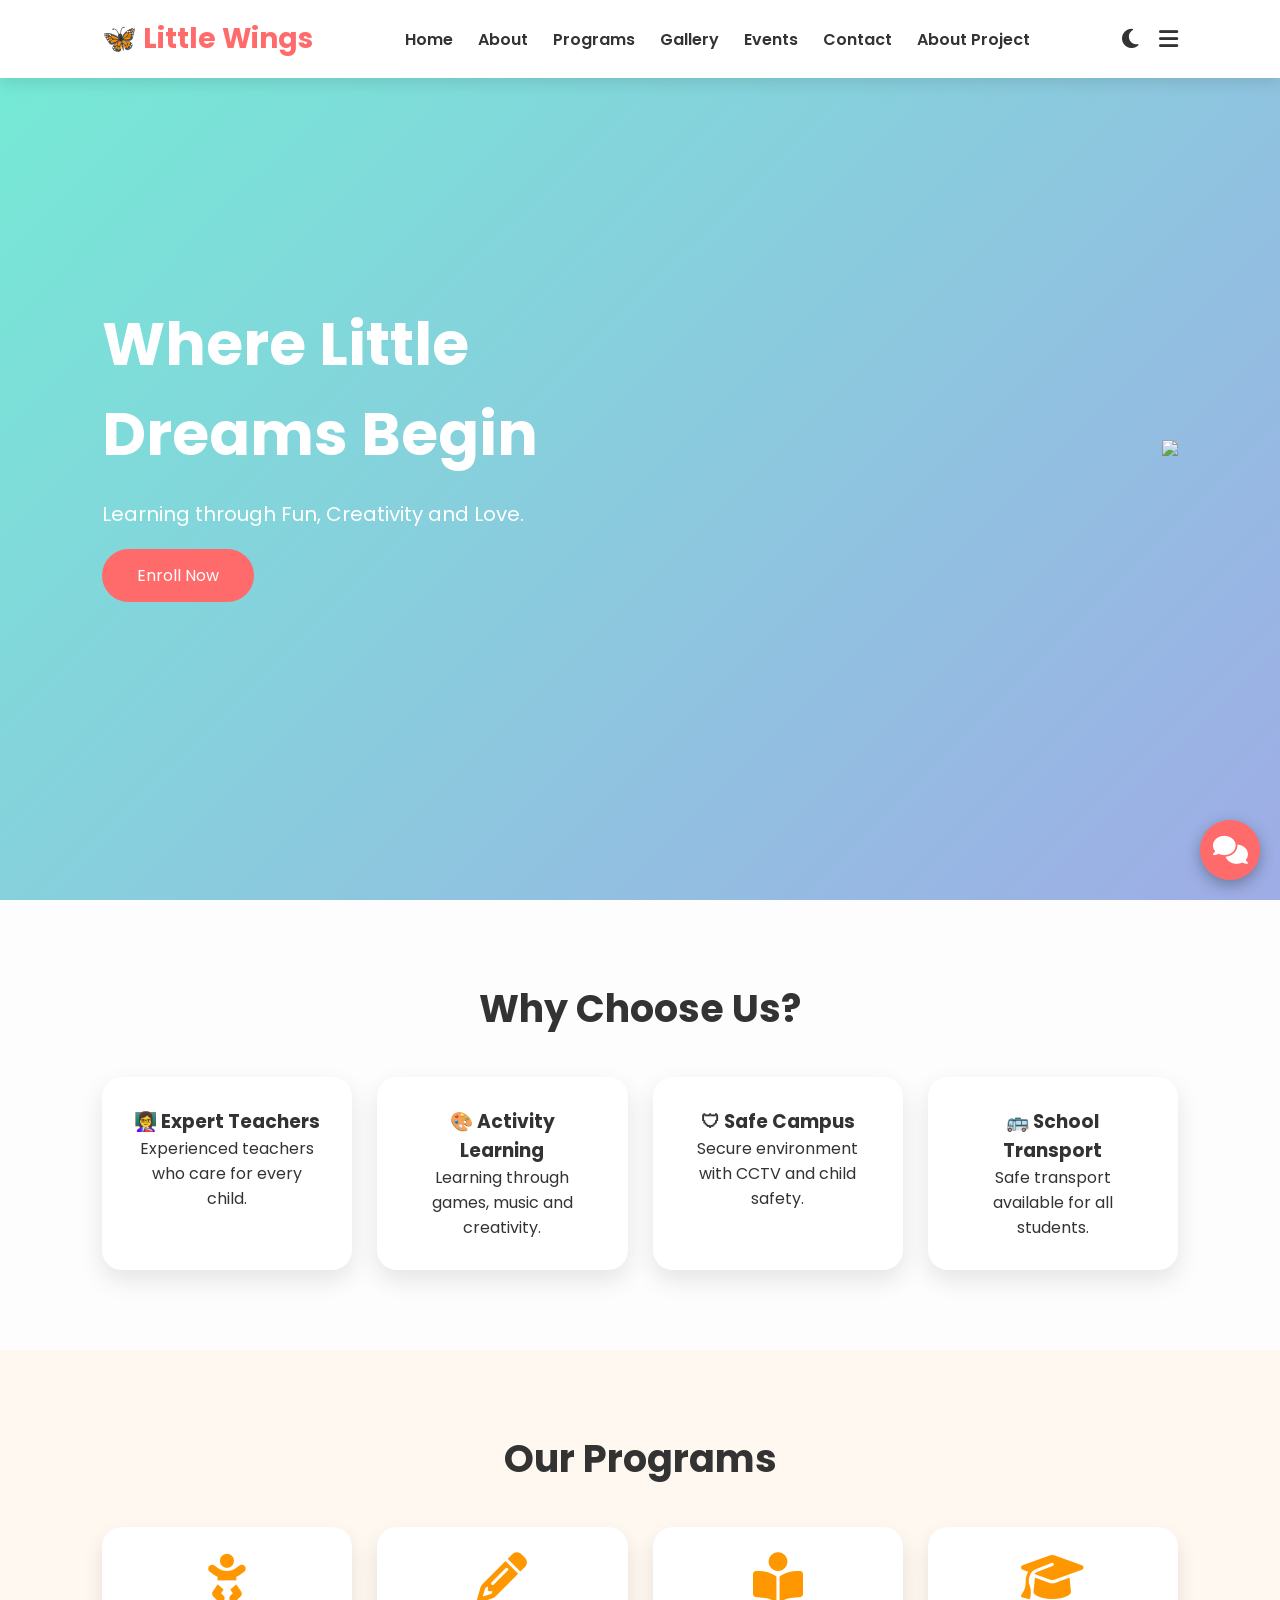
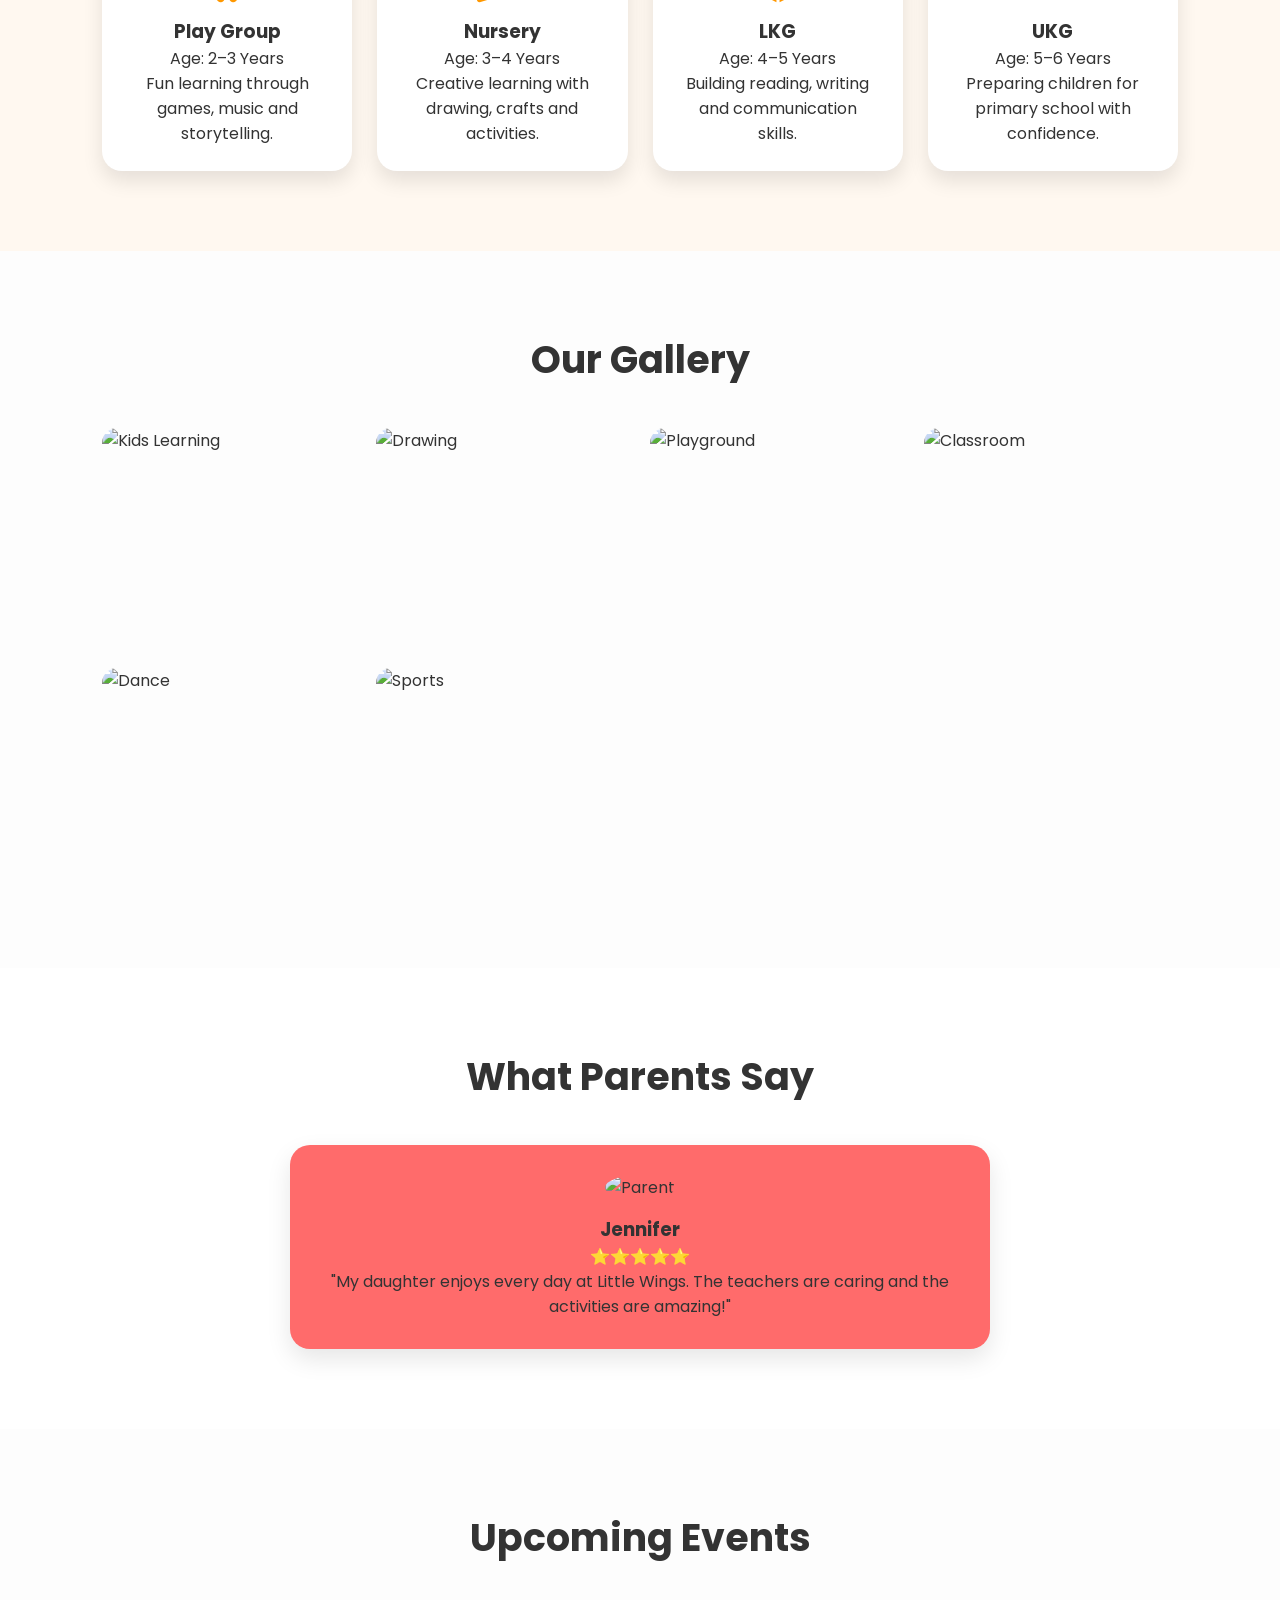
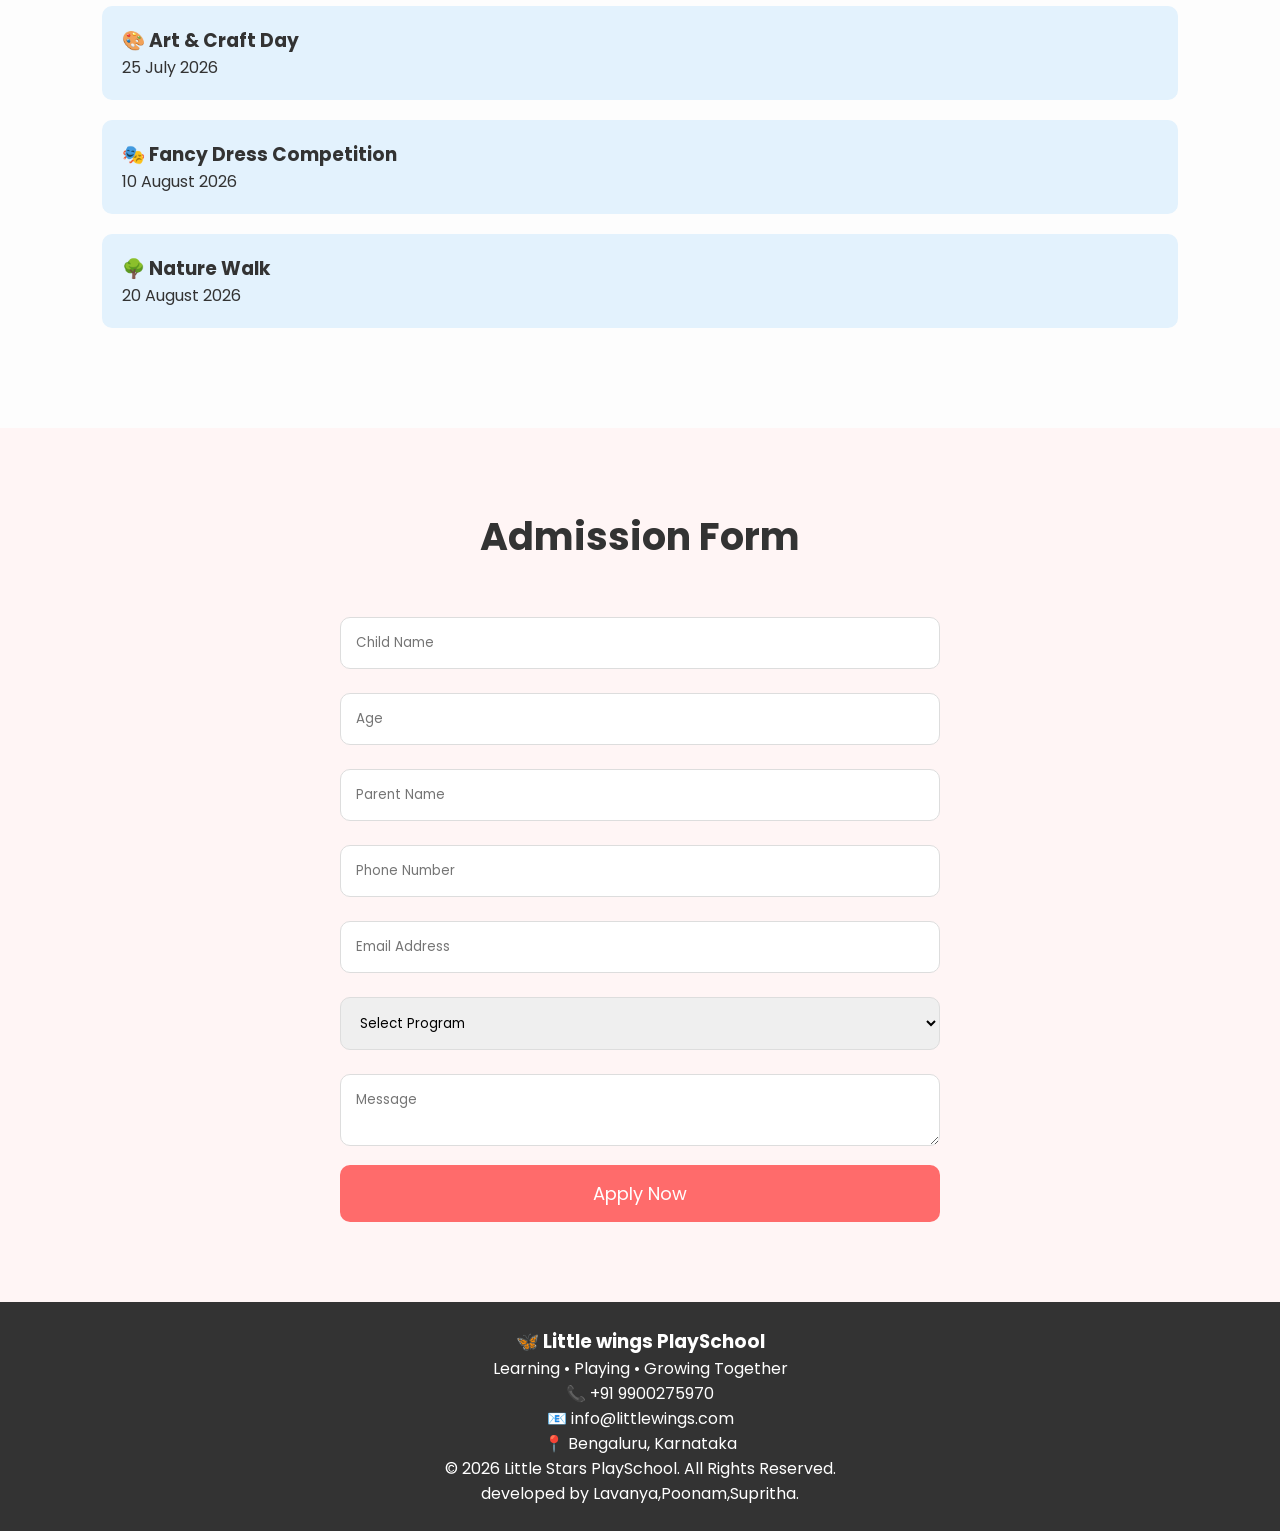
==== index.html @ c56f1a6a "Add files via upload" ====
<!DOCTYPE html>
<html lang="en">
<head>
    <meta charset="UTF-8">
    <meta name="viewport" content="width=device-width, initial-scale=1.0">
    <title>Little Stars PlaySchool</title>

    <link rel="stylesheet" href="style.css">

    <link href="https://fonts.googleapis.com/css2?family=Poppins:wght@300;400;500;600;700&display=swap" rel="stylesheet">

    <link rel="stylesheet"
    href="https://cdnjs.cloudflare.com/ajax/libs/font-awesome/6.5.2/css/all.min.css">
</head>

<body>

<!-- Floating Background -->
<div class="cloud cloud1"></div>
<div class="cloud cloud2"></div>
<div class="cloud cloud3"></div>

<!-- Header -->
<header>

<div class="logo">
🦋 Little Wings
</div>

<nav id="menu">

<a href="#home">Home</a>

<a href="#about">About</a>

<a href="#programs">Programs</a>

<a href="#gallery">Gallery</a>

<a href="#events">Events</a>

<a href="#contact">Contact</a>

<a href="aboutproject.html" id="aboutproject">About Project</a>

</nav>

<div class="icons">

<i class="fas fa-moon" id="theme"></i>

<i class="fas fa-bars" id="menuBtn"></i>

</div>

</header>

<!-- Hero -->

<section class="hero" id="home">

<div class="hero-text">

<h1>Where Little Dreams Begin </h1>

<p>
Learning through Fun, Creativity and Love.
</p>

<a href="#contact" class="btn">
Enroll Now
</a>

</div>

<div class="hero-image">

<img src="c:\Users\Lavanya\Downloads\kids.jpg">

</div>

</section>

<!-- About -->

<section id="about">

<h2>Why Choose Us?</h2>

<div class="cards">

<div class="card">

<h3>👩‍🏫 Expert Teachers</h3>

<p>
Experienced teachers who care for every child.
</p>

</div>

<div class="card">

<h3>🎨 Activity Learning</h3>

<p>
Learning through games, music and creativity.
</p>

</div>

<div class="card">

<h3>🛡 Safe Campus</h3>

<p>
Secure environment with CCTV and child safety.
</p>

</div>

<div class="card">

<h3>🚌 School Transport</h3>

<p>
Safe transport available for all students.
</p>

</div>

</div>

</section>
<!-- ================= PROGRAMS ================= -->

<section class="programs" id="programs">

<h2>Our Programs</h2>

<div class="program-container">

<div class="program-box">
<i class="fas fa-baby"></i>
<h3>Play Group</h3>
<p>Age: 2–3 Years</p>
<p>Fun learning through games, music and storytelling.</p>
</div>

<div class="program-box">
<i class="fas fa-pencil-alt"></i>
<h3>Nursery</h3>
<p>Age: 3–4 Years</p>
<p>Creative learning with drawing, crafts and activities.</p>
</div>

<div class="program-box">
<i class="fas fa-book-reader"></i>
<h3>LKG</h3>
<p>Age: 4–5 Years</p>
<p>Building reading, writing and communication skills.</p>
</div>

<div class="program-box">
<i class="fas fa-graduation-cap"></i>
<h3>UKG</h3>
<p>Age: 5–6 Years</p>
<p>Preparing children for primary school with confidence.</p>
</div>

</div>

</section>

<!-- ================= GALLERY ================= -->

<section class="gallery" id="gallery">

<h2>Our Gallery</h2>

<div class="gallery-container">

<img src="c:\Users\Lavanya\Downloads\kids learning.jpg" alt="Kids Learning">

<img src="c:\Users\Lavanya\Downloads\kids drawing.png" alt="Drawing">

<img src="c:\Users\Lavanya\Downloads\kids playground.jpg" alt="Playground">

<img src="c:\Users\Lavanya\Downloads\kids classroom.jpg" alt="Classroom">

<img src="c:\Users\Lavanya\Downloads\kids dance.jpg" alt="Dance">

<img src="c:\Users\Lavanya\Downloads\kids sports.jpg" alt="Sports">

</div>

</section>

<!-- ================= TESTIMONIALS ================= -->

<section class="testimonials">

<h2>What Parents Say</h2>

<div class="testimonial">

<img src="c:\Users\Lavanya\Downloads\parent.jpg" alt="Parent">

<h3>Jennifer</h3>

<p>
⭐⭐⭐⭐⭐
</p>

<p>
"My daughter enjoys every day at Little Wings. The teachers are caring and the activities are amazing!"
</p>

</div>

</section>

<!-- ================= EVENTS ================= -->

<section class="events" id="events">

<h2>Upcoming Events</h2>

<div class="event-card">

<h3>🎨 Art & Craft Day</h3>

<p>25 July 2026</p>

</div>

<div class="event-card">

<h3>🎭 Fancy Dress Competition</h3>

<p>10 August 2026</p>

</div>

<div class="event-card">

<h3>🌳 Nature Walk</h3>

<p>20 August 2026</p>

</div>

</section>

<!-- ================= ADMISSION ================= -->

<section class="admission" id="contact">

<h2>Admission Form</h2>

<form>

<input type="text" placeholder="Child Name" required>

<input type="number" placeholder="Age" required>

<input type="text" placeholder="Parent Name" required>

<input type="tel" placeholder="Phone Number" required>

<input type="email" placeholder="Email Address" required>

<select required>

<option>Select Program</option>

<option>Play Group</option>

<option>Nursery</option>

<option>LKG</option>

<option>UKG</option>

</select>

<textarea placeholder="Message"></textarea>

<button type="submit">Apply Now</button>

</form>

</section>

<!-- ================= CHATBOT ================= -->

<div class="chatbot">

<i class="fas fa-comments"></i>

</div>

<!-- ================= FOOTER ================= -->

<footer>

<h3>🦋 Little wings PlaySchool</h3>

<p>Learning • Playing • Growing Together</p>

<p>📞 +91 9900275970</p>

<p>📧 info@littlewings.com</p>

<p>📍 Bengaluru, Karnataka</p>

<p>© 2026 Little Stars PlaySchool. All Rights Reserved.
    <br>developed by Lavanya,Poonam,Supritha.
</p>

</footer>

<script src="script.js"></script>

</body>
</html>
---- style.css ----
/* Google Font */
@import url('https://fonts.googleapis.com/css2?family=Poppins:wght@300;400;500;600;700&display=swap');

*{
    margin:0;
    padding:0;
    box-sizing:border-box;
    font-family:'Poppins',sans-serif;
    scroll-behavior:smooth;
}

body{
    background:#fdfdfd;
    color:#333;
    overflow-x:hidden;
    transition:0.4s;
}

/* Dark Mode */
body.dark{
    background:#1f1f1f;
    color:#fff;
}

/* Header */
header{
    width:100%;
    display:flex;
    justify-content:space-between;
    align-items:center;
    padding:18px 8%;
    background:#fff;
    position:fixed;
    top:0;
    left:0;
    z-index:1000;
    box-shadow:0 5px 15px rgba(0,0,0,0.1);
}

body.dark header{
    background:#2b2b2b;
}

.logo{
    font-size:28px;
    font-weight:700;
    color:#ff6b6b;
}

nav{
    display:flex;
    gap:25px;
}

nav a{
    text-decoration:none;
    color:#333;
    font-weight:600;
    transition:0.3s;
}

body.dark nav a{
    color:#fff;
}

nav a:hover{
    color:#ff6b6b;
}

.icons{
    display:flex;
    gap:20px;
    font-size:22px;
    cursor:pointer;
}

/* Hero Section */
.hero{
    min-height:100vh;
    display:flex;
    justify-content:space-between;
    align-items:center;
    padding:120px 8%;
    background:linear-gradient(135deg,#74ebd5,#9face6);
}

.hero-text{
    width:50%;
}

.hero-text h1{
    font-size:60px;
    color:#fff;
}

.hero-text p{
    margin:20px 0;
    color:#fff;
    font-size:20px;
}

.btn{
    display:inline-block;
    padding:14px 35px;
    background:#ff6b6b;
    color:#fff;
    text-decoration:none;
    border-radius:30px;
    transition:.3s;
}

.btn:hover{
    transform:scale(1.08);
    background:#ff4757;
}

.hero-image img{
    width:450px;
    animation:float 3s infinite ease-in-out;
}

/* Floating Animation */
@keyframes float{
    0%{transform:translateY(0);}
    50%{transform:translateY(-15px);}
    100%{transform:translateY(0);}
}

/* Sections */
section{
    padding:80px 8%;
}

h2{
    text-align:center;
    font-size:38px;
    margin-bottom:40px;
}

/* Cards */
.cards{
    display:grid;
    grid-template-columns:repeat(auto-fit,minmax(250px,1fr));
    gap:25px;
}

.card{
    background:#fff;
    padding:30px;
    border-radius:20px;
    box-shadow:0 10px 25px rgba(0,0,0,0.1);
    transition:0.4s;
    text-align:center;
}

.card:hover{
    transform:translateY(-10px);
    background-color: rgb(240, 178, 178);
}

body.dark .card{
    background:#2b2b2b;
}

/* Floating Clouds */
.cloud{
    position:fixed;
    width:120px;
    height:60px;
    background:#fff;
    border-radius:100px;
    opacity:.5;
    z-index:-1;
}

.cloud::before,
.cloud::after{
    content:"";
    position:absolute;
    background:#fff;
    border-radius:50%;
}

.cloud::before{
    width:60px;
    height:60px;
    left:15px;
    top:-20px;
}

.cloud::after{
    width:70px;
    height:70px;
    right:15px;
    top:-30px;
}

.cloud1{
    top:80px;
    left:-150px;
    animation:moveCloud 40s linear infinite;
}

.cloud2{
    top:220px;
    left:-250px;
    animation:moveCloud 55s linear infinite;
}

.cloud3{
    top:380px;
    left:-180px;
    animation:moveCloud 50s linear infinite;
}

@keyframes moveCloud{
    from{
        transform:translateX(0);
    }
    to{
        transform:translateX(1700px);
    }
}

/* Mobile */
@media(max-width:768px){

.hero{
    flex-direction:column;
    text-align:center;
}

.hero-text{
    width:100%;
}

.hero-text h1{
    font-size:40px;
}

.hero-image img{
    width:300px;
    margin-top:30px;
}

nav{
    display:none;
}

}
/* ===== Programs ===== */
.programs{
    padding:80px 8%;
    background:#fff8f0;
}

.program-container{
    display:grid;
    grid-template-columns:repeat(auto-fit,minmax(250px,1fr));
    gap:25px;
}

.program-box{
    background:#ffffff;
    padding:25px;
    border-radius:20px;
    text-align:center;
    box-shadow:0 10px 20px rgba(0,0,0,0.1);
    transition:0.3s;
}

.program-box:hover{
    transform:translateY(-10px);
    background-color: rgb(244, 145, 145);
}

.program-box i{
    font-size:50px;
    color:#ff9800;
    margin-bottom:15px;
}

/* ===== Gallery ===== */
.gallery{
    padding:80px 8%;
}

.gallery-container{
    display:grid;
    grid-template-columns:repeat(auto-fit,minmax(250px,1fr));
    gap:20px;
}

.gallery-container img{
    width:100%;
    height:220px;
    object-fit:cover;
    border-radius:15px;
    transition:0.4s;
}

.gallery-container img:hover{
    transform:scale(1.05);
}

/* ===== Testimonials ===== */
.testimonials{
    background:white;
    padding:80px 8%;
}

.testimonial{
    max-width:700px;
    margin:auto;
    text-align:center;
    background:#ff6b6b;
    padding:30px;
    border-radius:20px;
    box-shadow:0 10px 25px rgba(0,0,0,.1);
}

.testimonial img{
    width:90px;
    height:90px;
    border-radius:50%;
    margin-bottom:15px;
}

/* ===== Events ===== */
.events{
    padding:80px 8%;
}

.event-card{
    background:#e3f2fd;
    margin:20px 0;
    padding:20px;
    border-radius:10px;
}
.event-card:hover{
        background-color: #ff6b6b;

}
/* ===== Admission Form ===== */
.admission{
    padding:80px 8%;
    background:#fff5f5;
}
.admission:hover{
    background-color: #ff6b6b;
}

.admission form{
    max-width:600px;
    margin:auto;
}

.admission input,
.admission select,
.admission textarea{
    width:100%;
    padding:15px;
    margin:12px 0;
    border:1px solid #ddd;
    border-radius:10px;
}

.admission button{
    width:100%;
    padding:15px;
    background:#ff6b6b;
    color:white;
    border:none;
    border-radius:10px;
    font-size:18px;
    cursor:pointer;
    transition: .3s;
}
.admission button:hover{
    background-color: orange;
}
/* ===== Chatbot ===== */
.chatbot{
    position:fixed;
    right:20px;
    bottom:20px;
    width:60px;
    height:60px;
    background:#ff6b6b;
    color:white;
    border-radius:50%;
    display:flex;
    justify-content:center;
    align-items:center;
    font-size:28px;
    cursor:pointer;
    box-shadow:0 5px 15px rgba(0,0,0,.3);
}

/* ===== Footer ===== */
footer{
    background:#333;
    color:white;
    text-align:center;
    padding:25px;
}
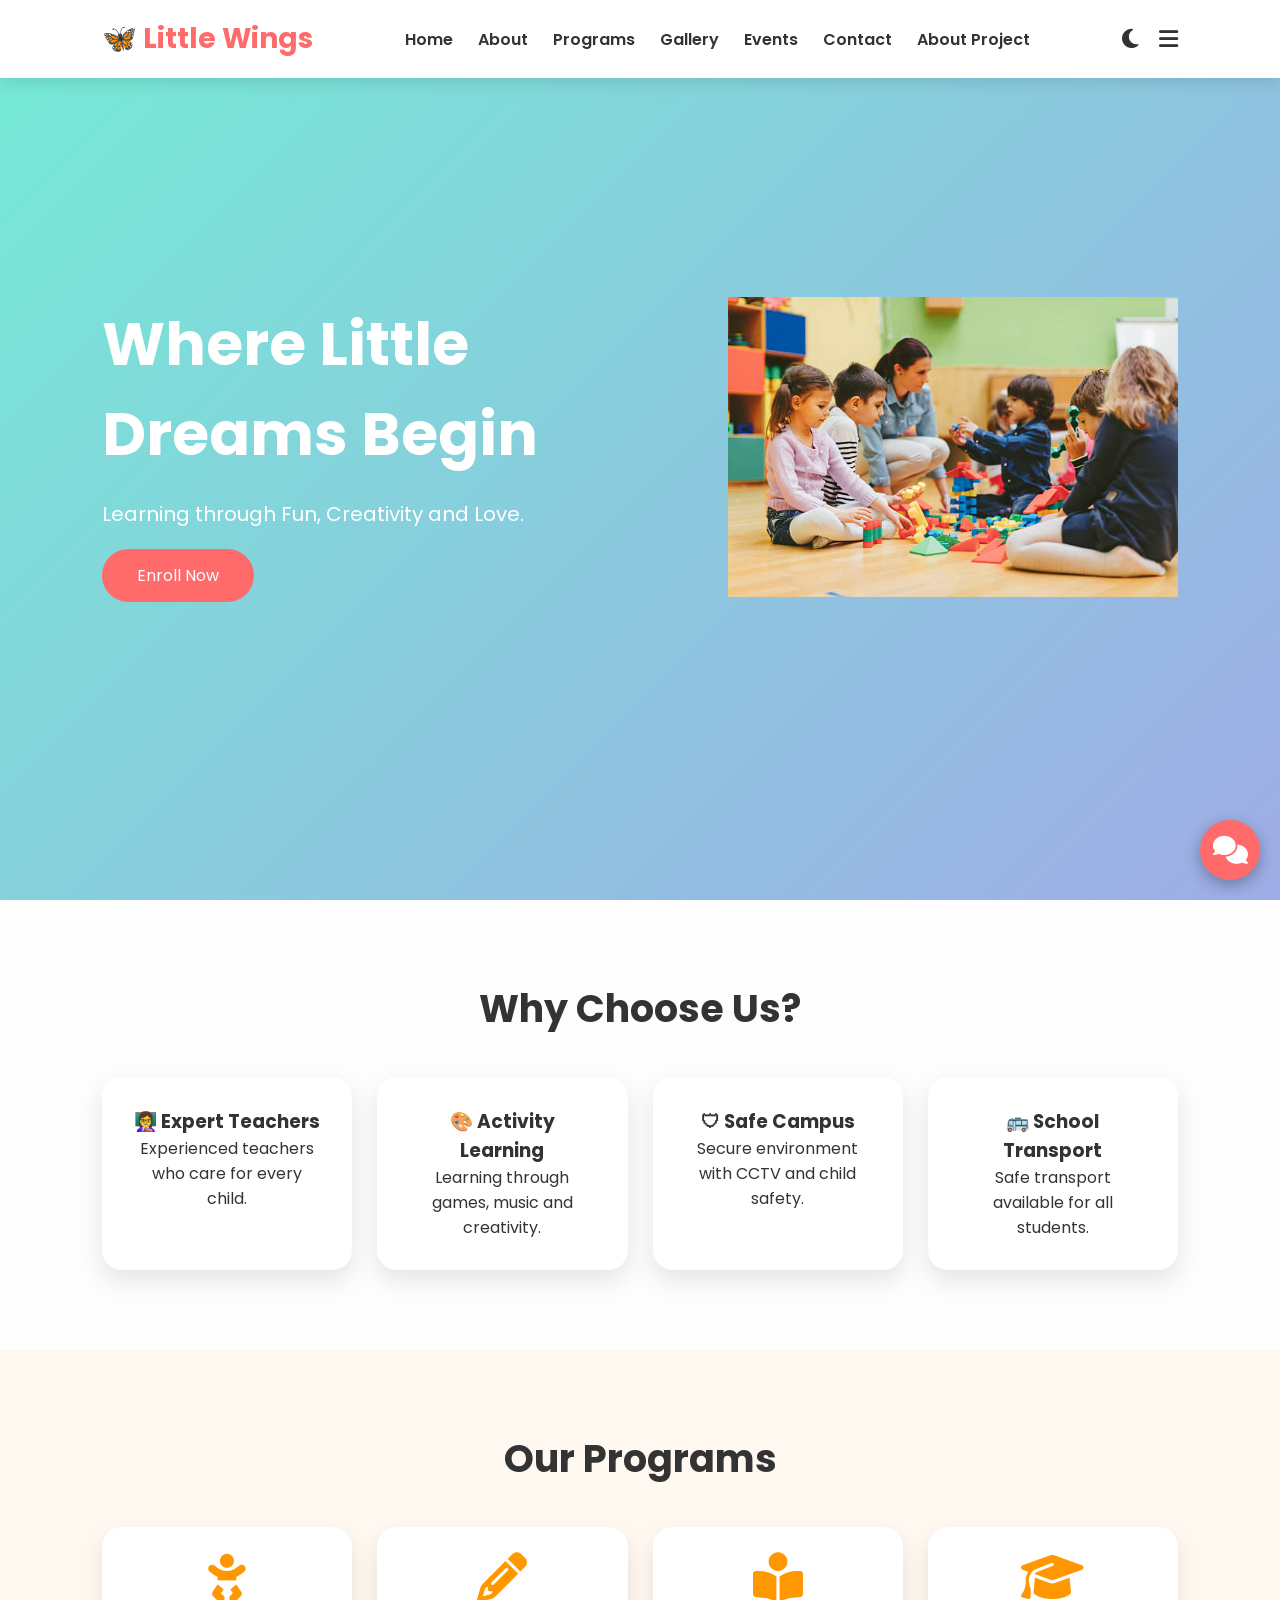
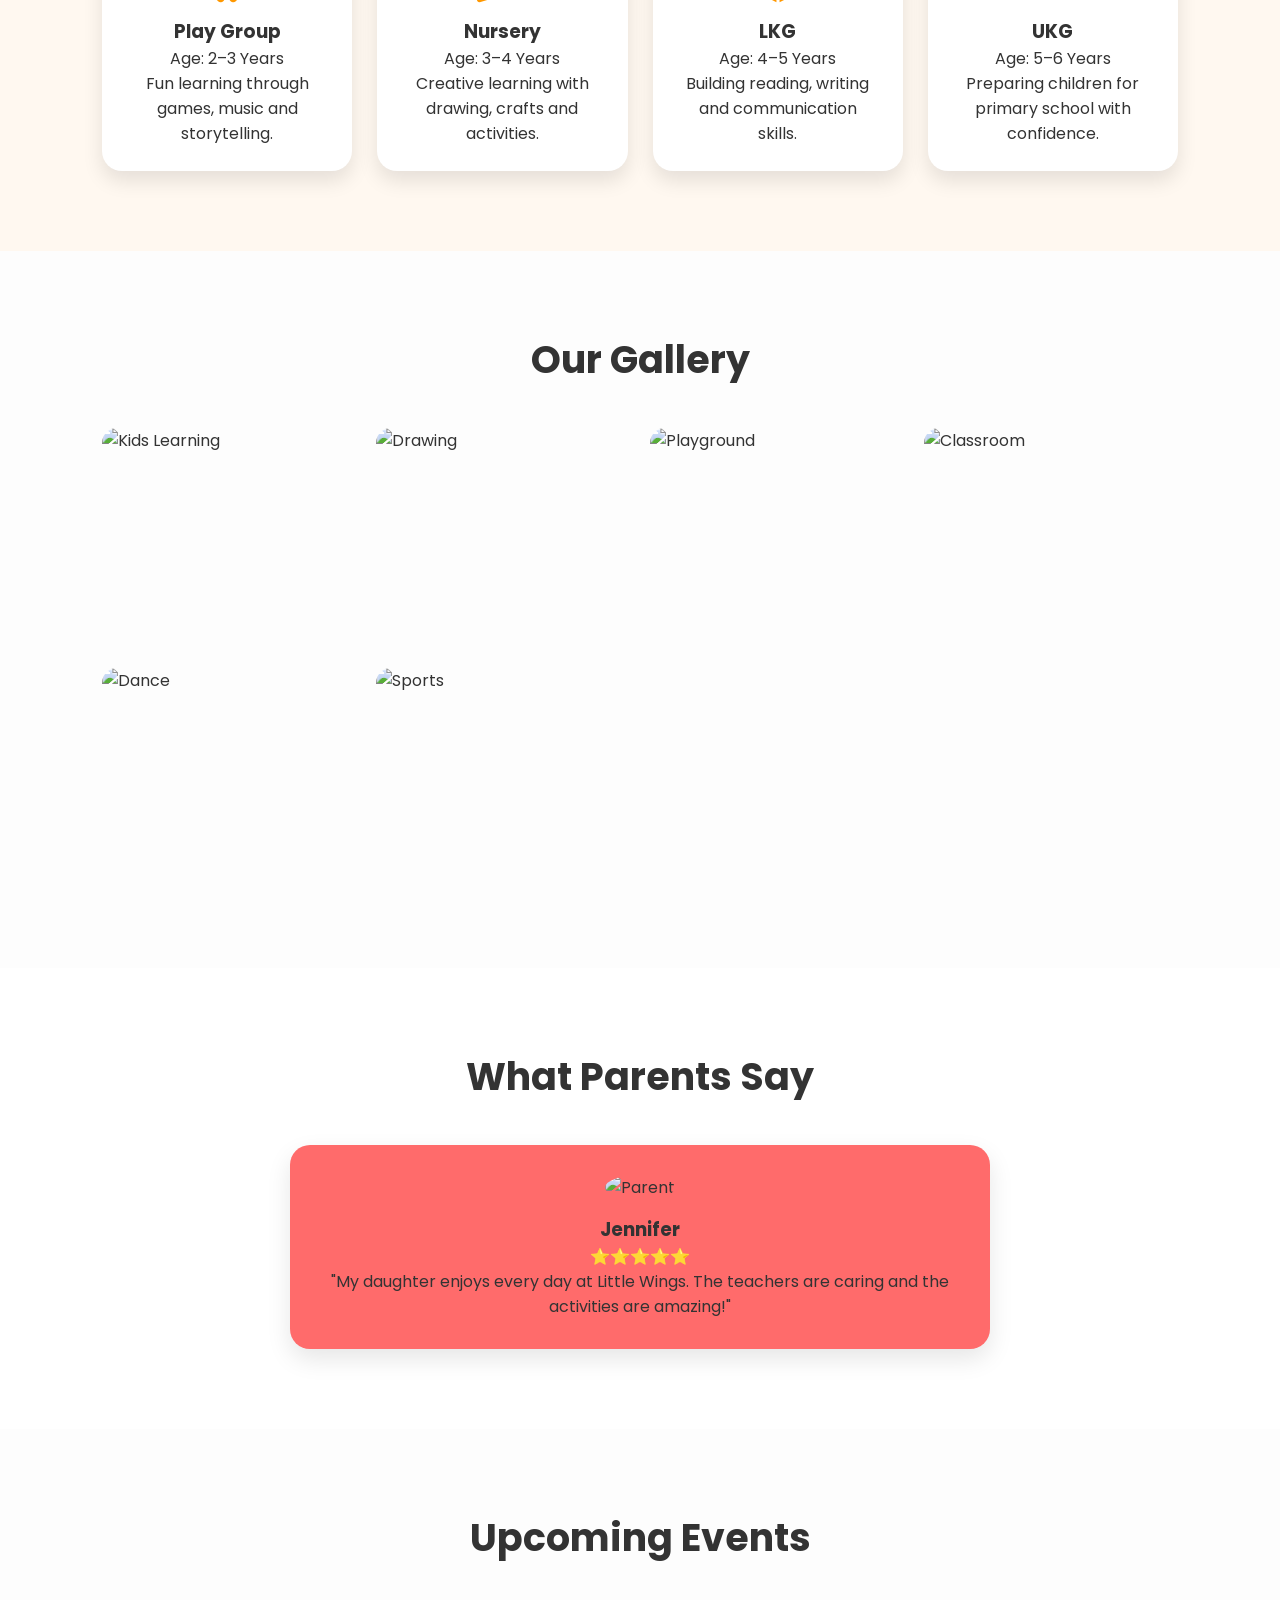
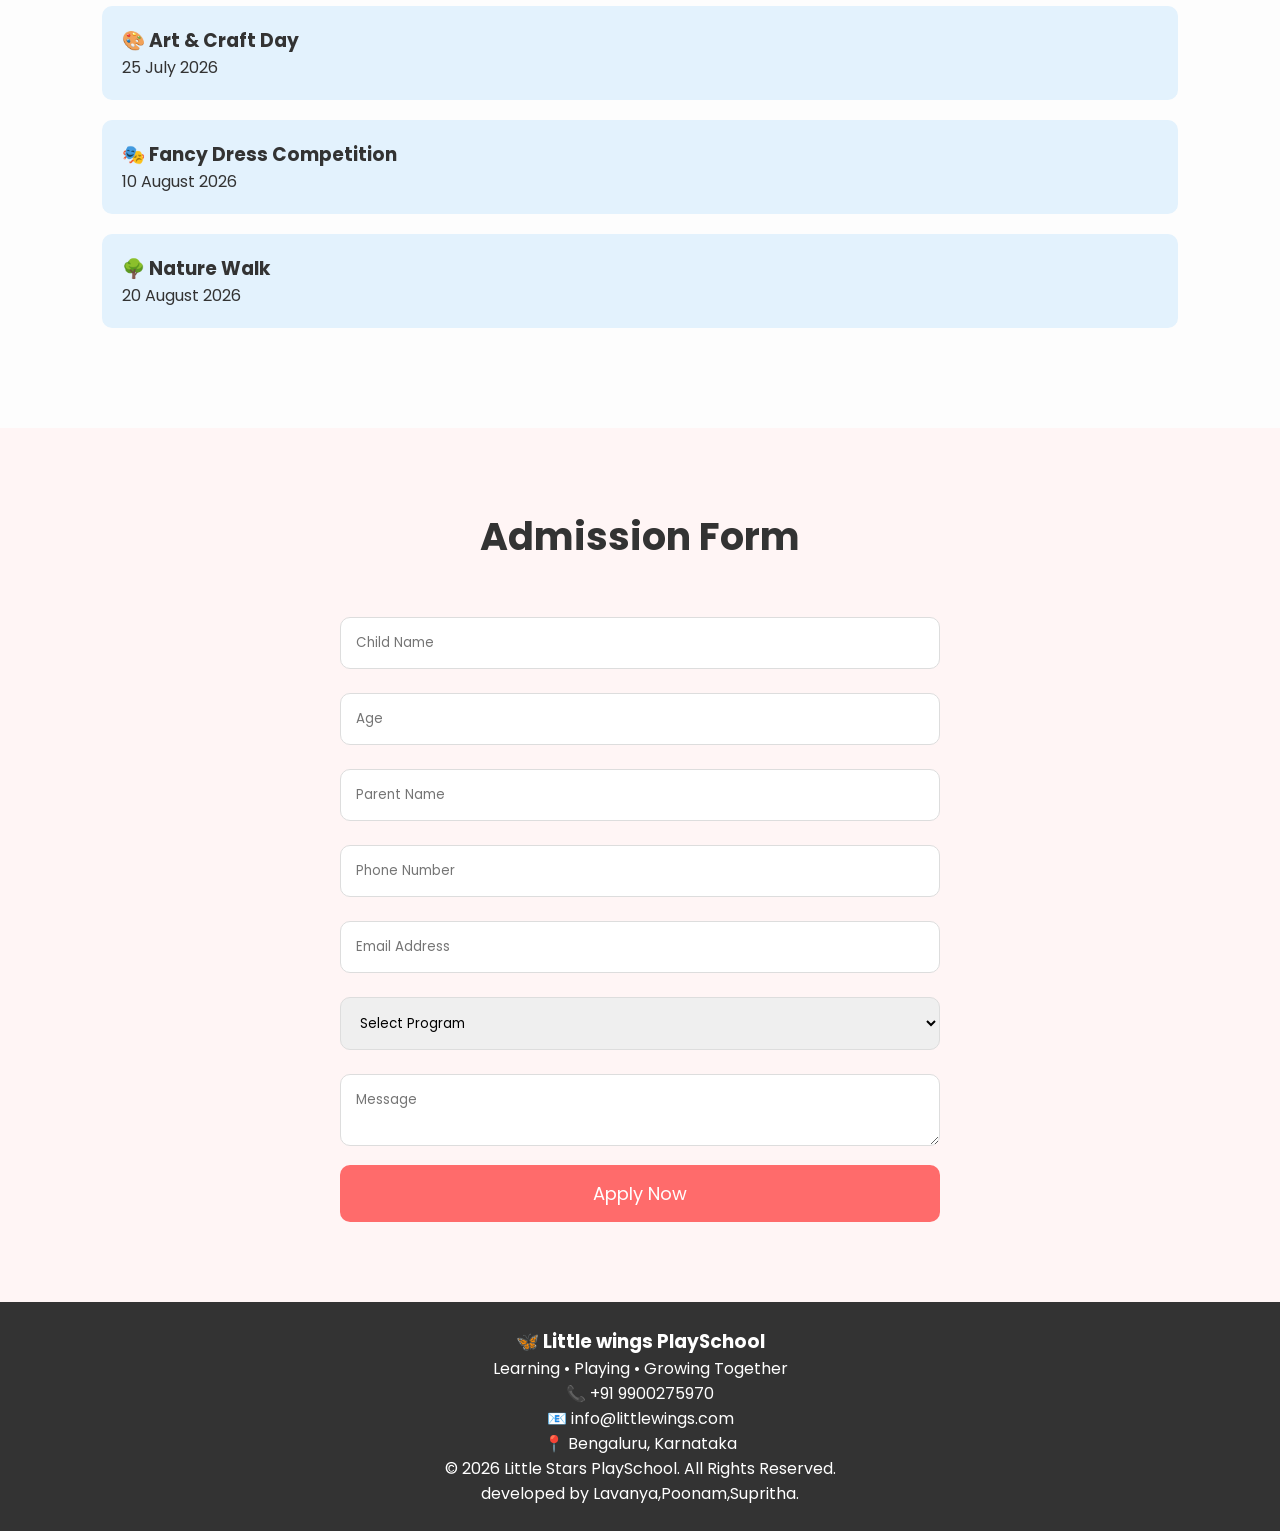
==== commit 182615d4: "Fix HTML encoding issues and update image paths" ====
--- a/index.html
+++ b/index.html
@@ -3,7 +3,7 @@
 <head>
     <meta charset="UTF-8">
     <meta name="viewport" content="width=device-width, initial-scale=1.0">
-    <title>Little Stars PlaySchool</title>
+    <title>Little wings PlaySchool</title>
 
     <link rel="stylesheet" href="style.css">
 
@@ -41,7 +41,7 @@
 
 <a href="#contact">Contact</a>
 
-<a href="aboutproject.html" id="aboutproject">About Project</a>
+<a href="aboutproject.html" id="aboutProject">About Project</a>
 
 </nav>
 
@@ -75,7 +75,7 @@
 
 <div class="hero-image">
 
-<img src="c:\Users\Lavanya\Downloads\kids.jpg">
+<img src="kids.jpg">
 
 </div>
 
@@ -323,4 +323,4 @@
 <script src="script.js"></script>
 
 </body>
-</html>+</html>
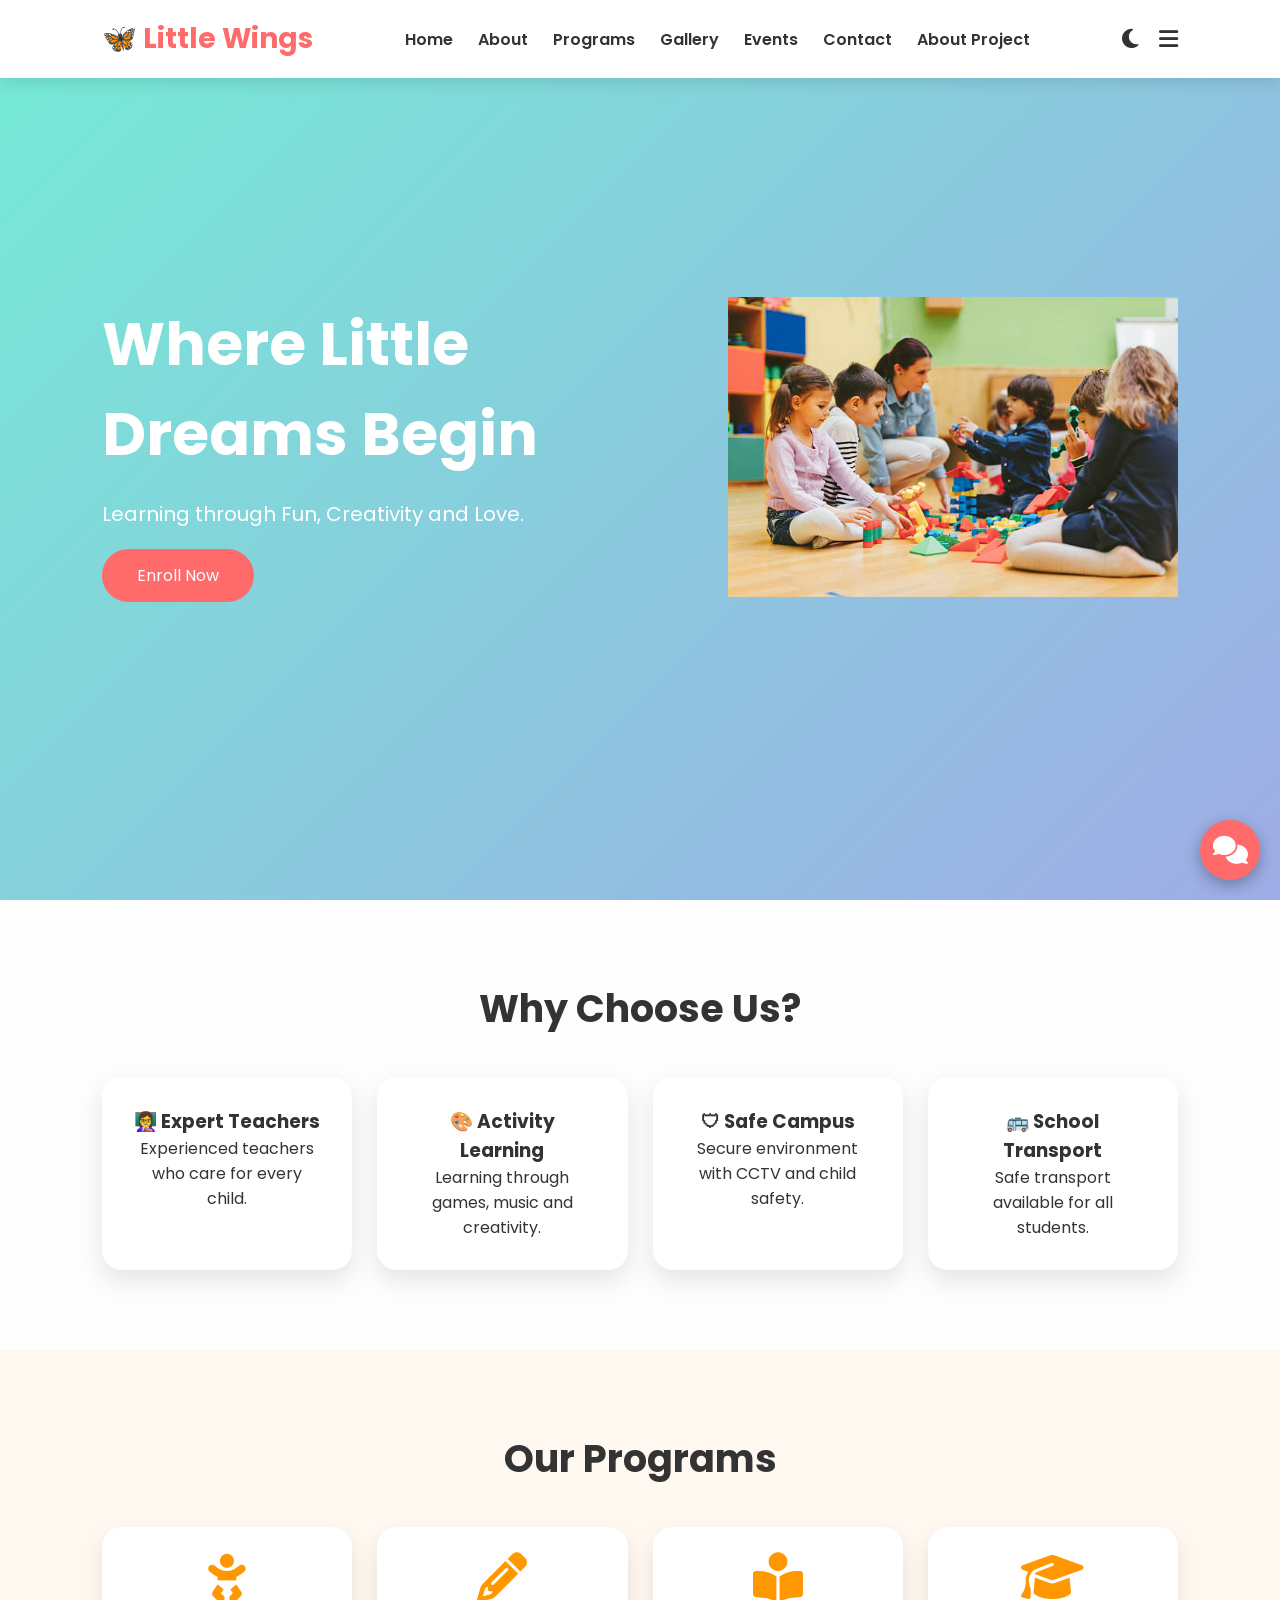
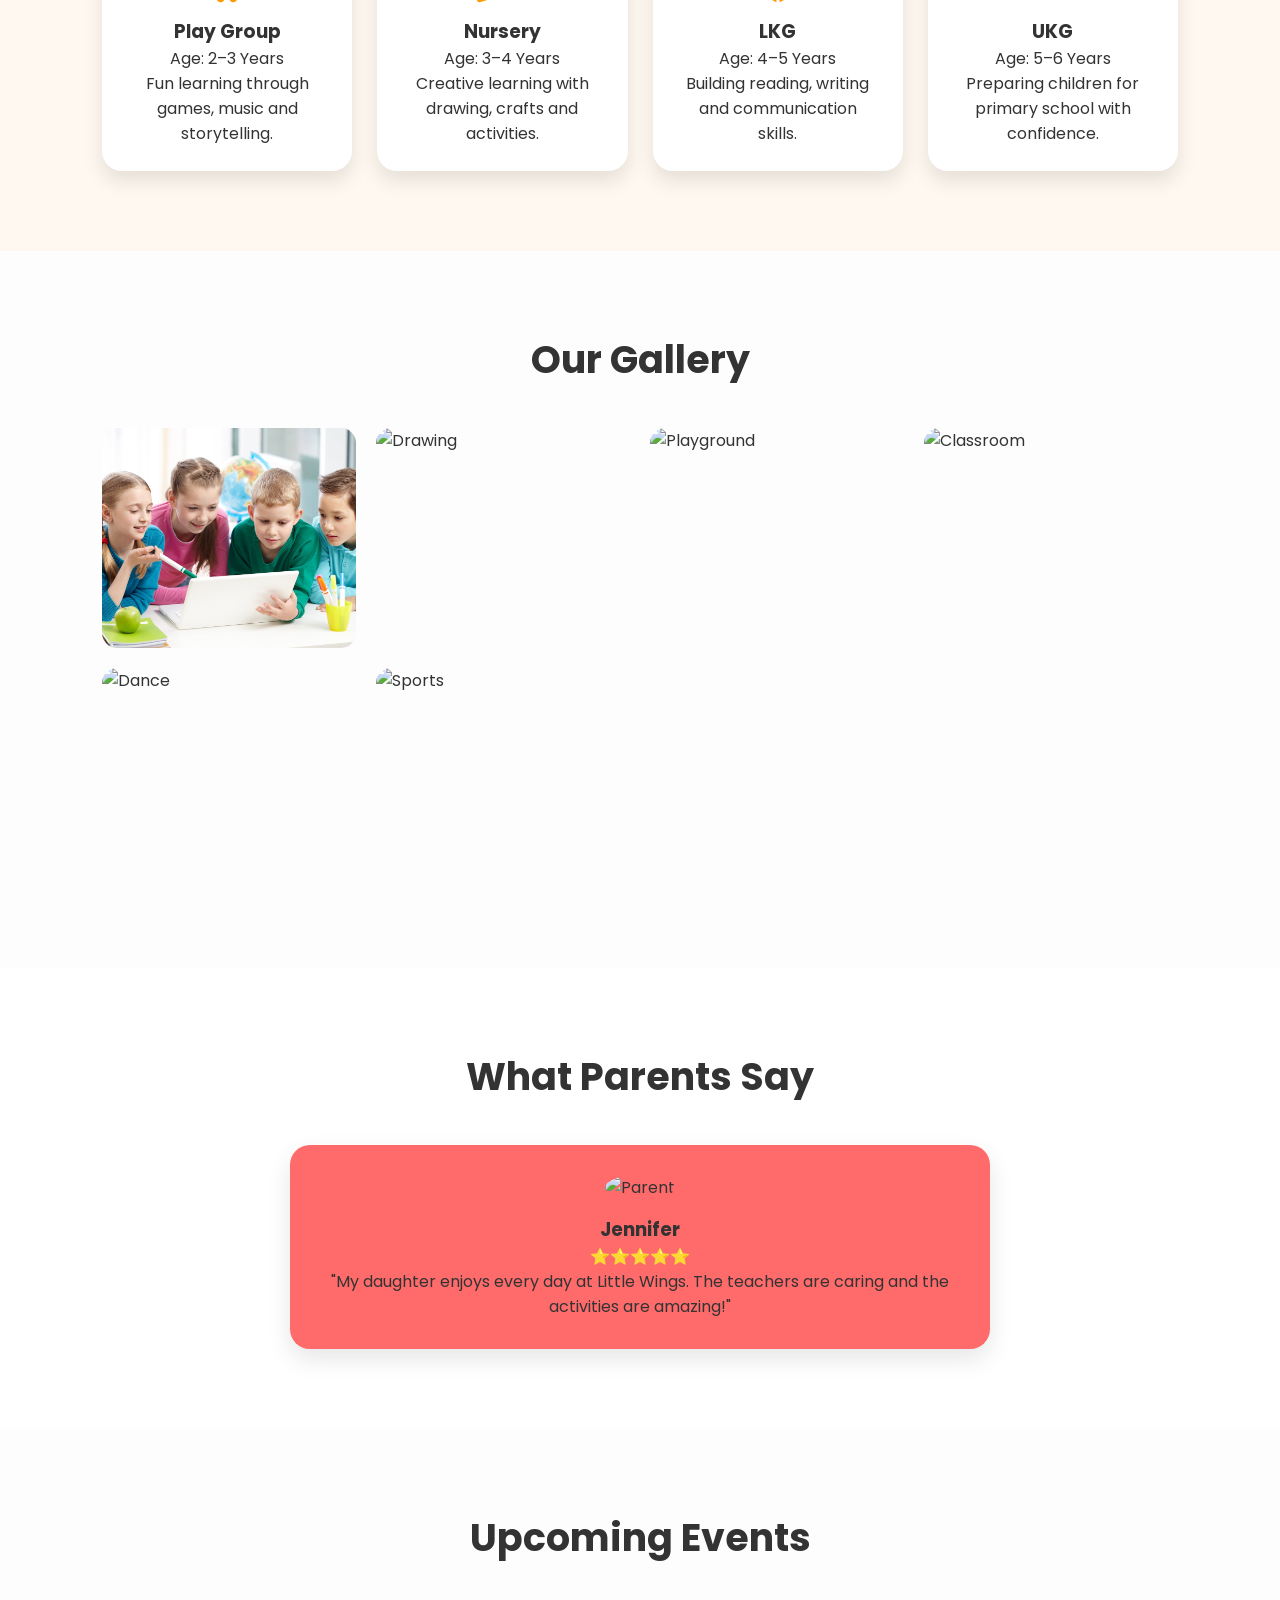
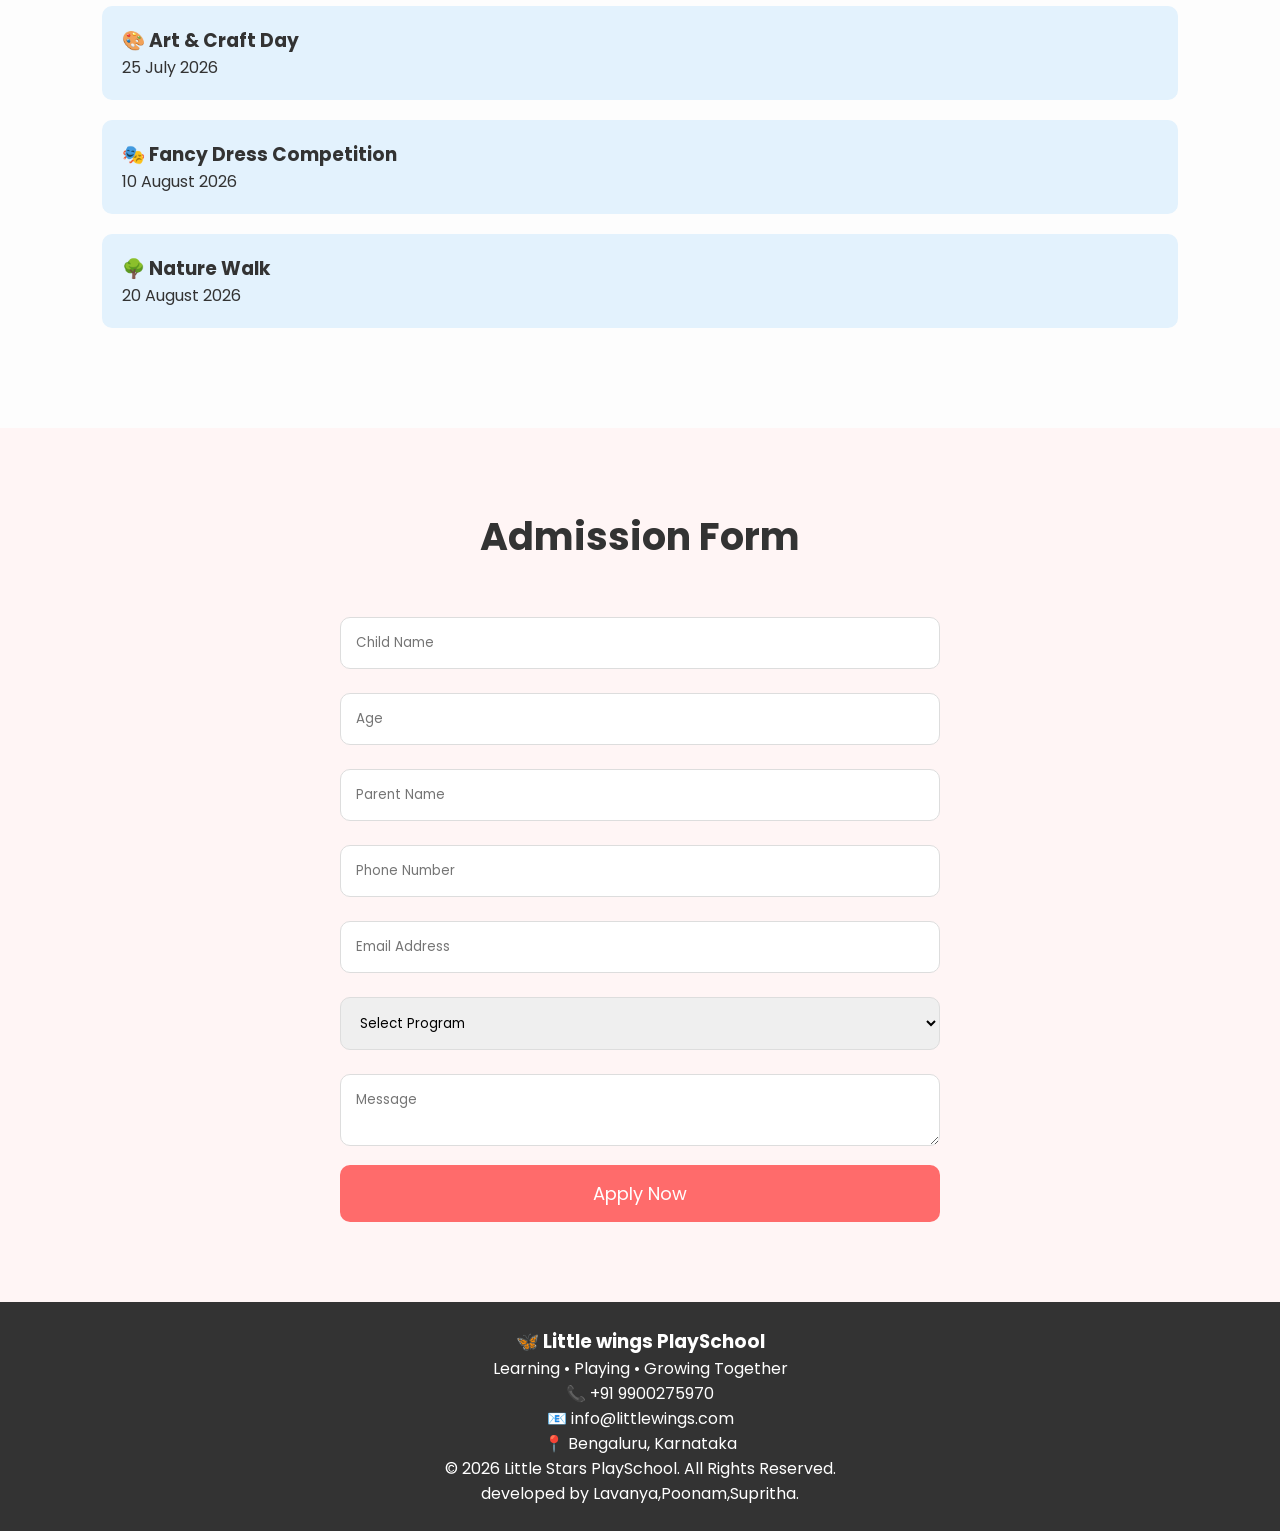
==== commit 4edff160: "Fix HTML encoding issues in index.html" ====
--- a/index.html
+++ b/index.html
@@ -180,7 +180,7 @@
 
 <div class="gallery-container">
 
-<img src="c:\Users\Lavanya\Downloads\kids learning.jpg" alt="Kids Learning">
+<img src="kids learning.jpg" alt="Kids Learning">
 
 <img src="c:\Users\Lavanya\Downloads\kids drawing.png" alt="Drawing">
 
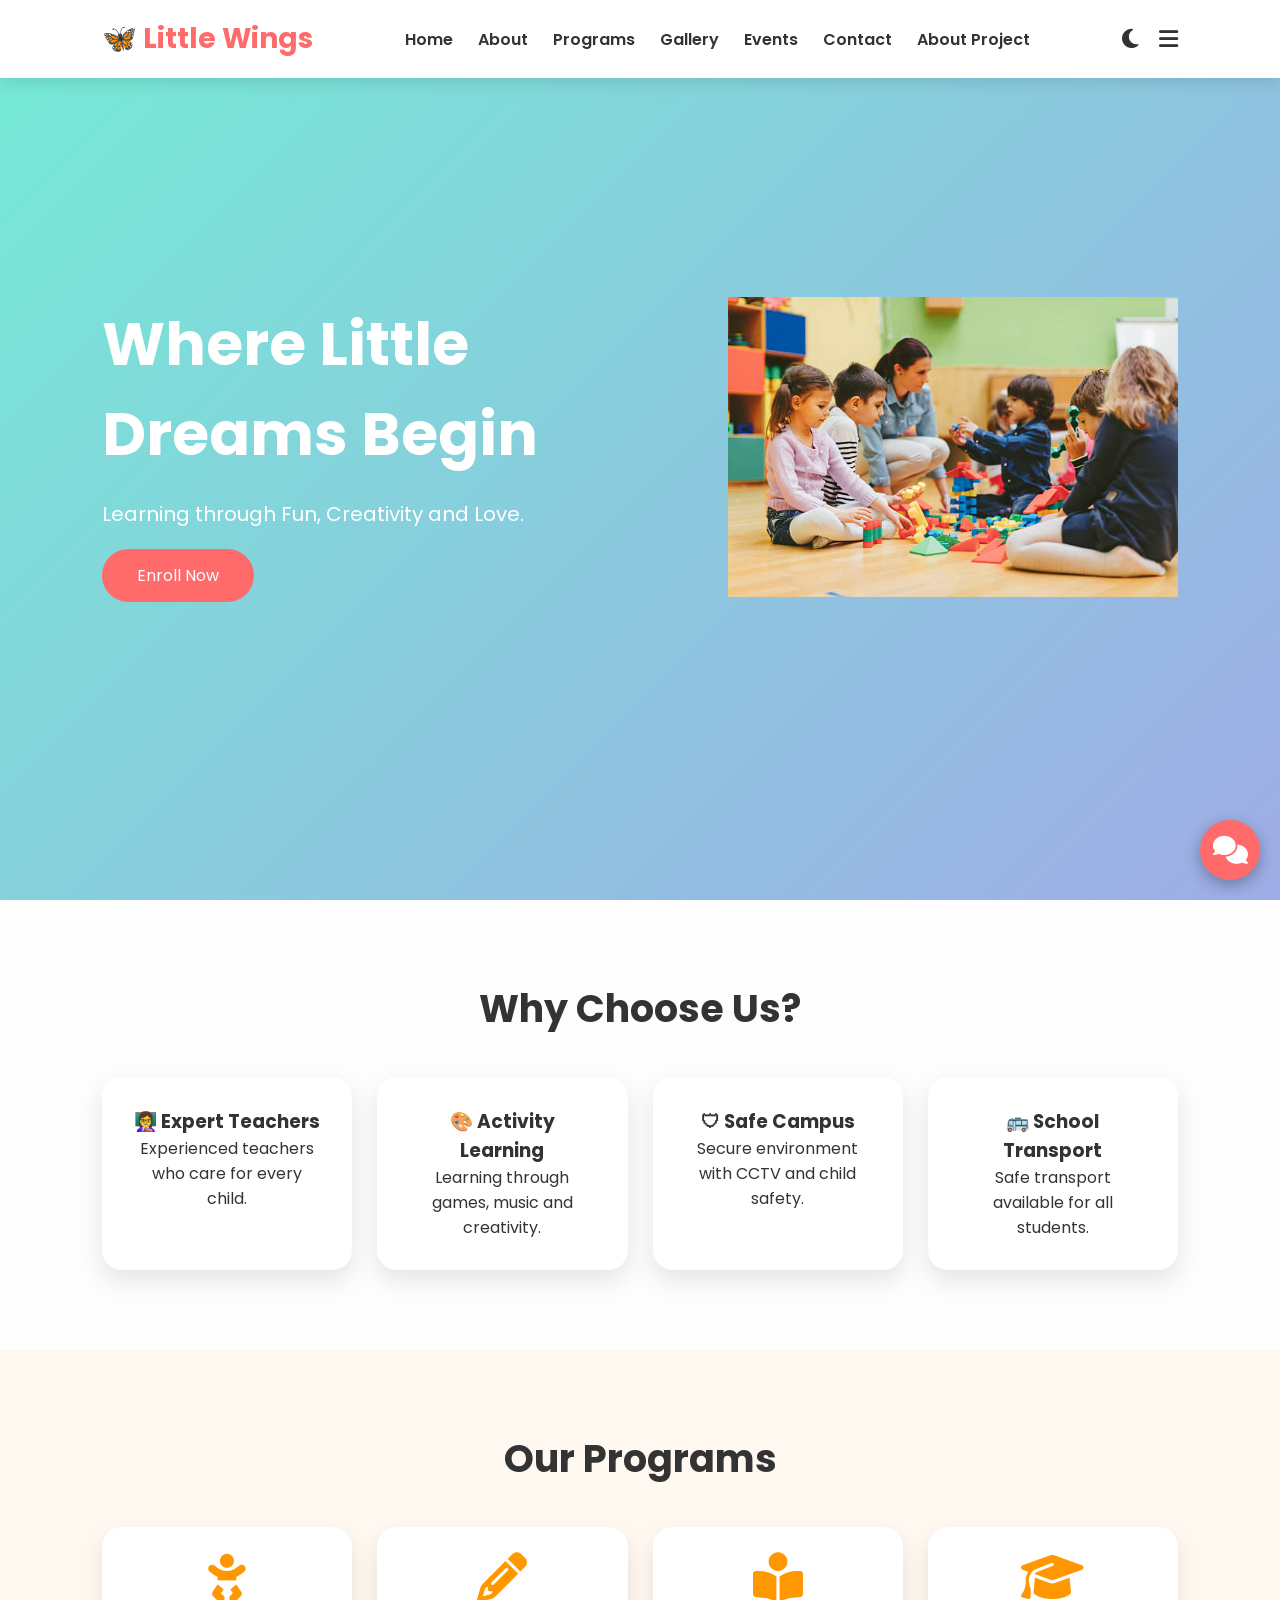
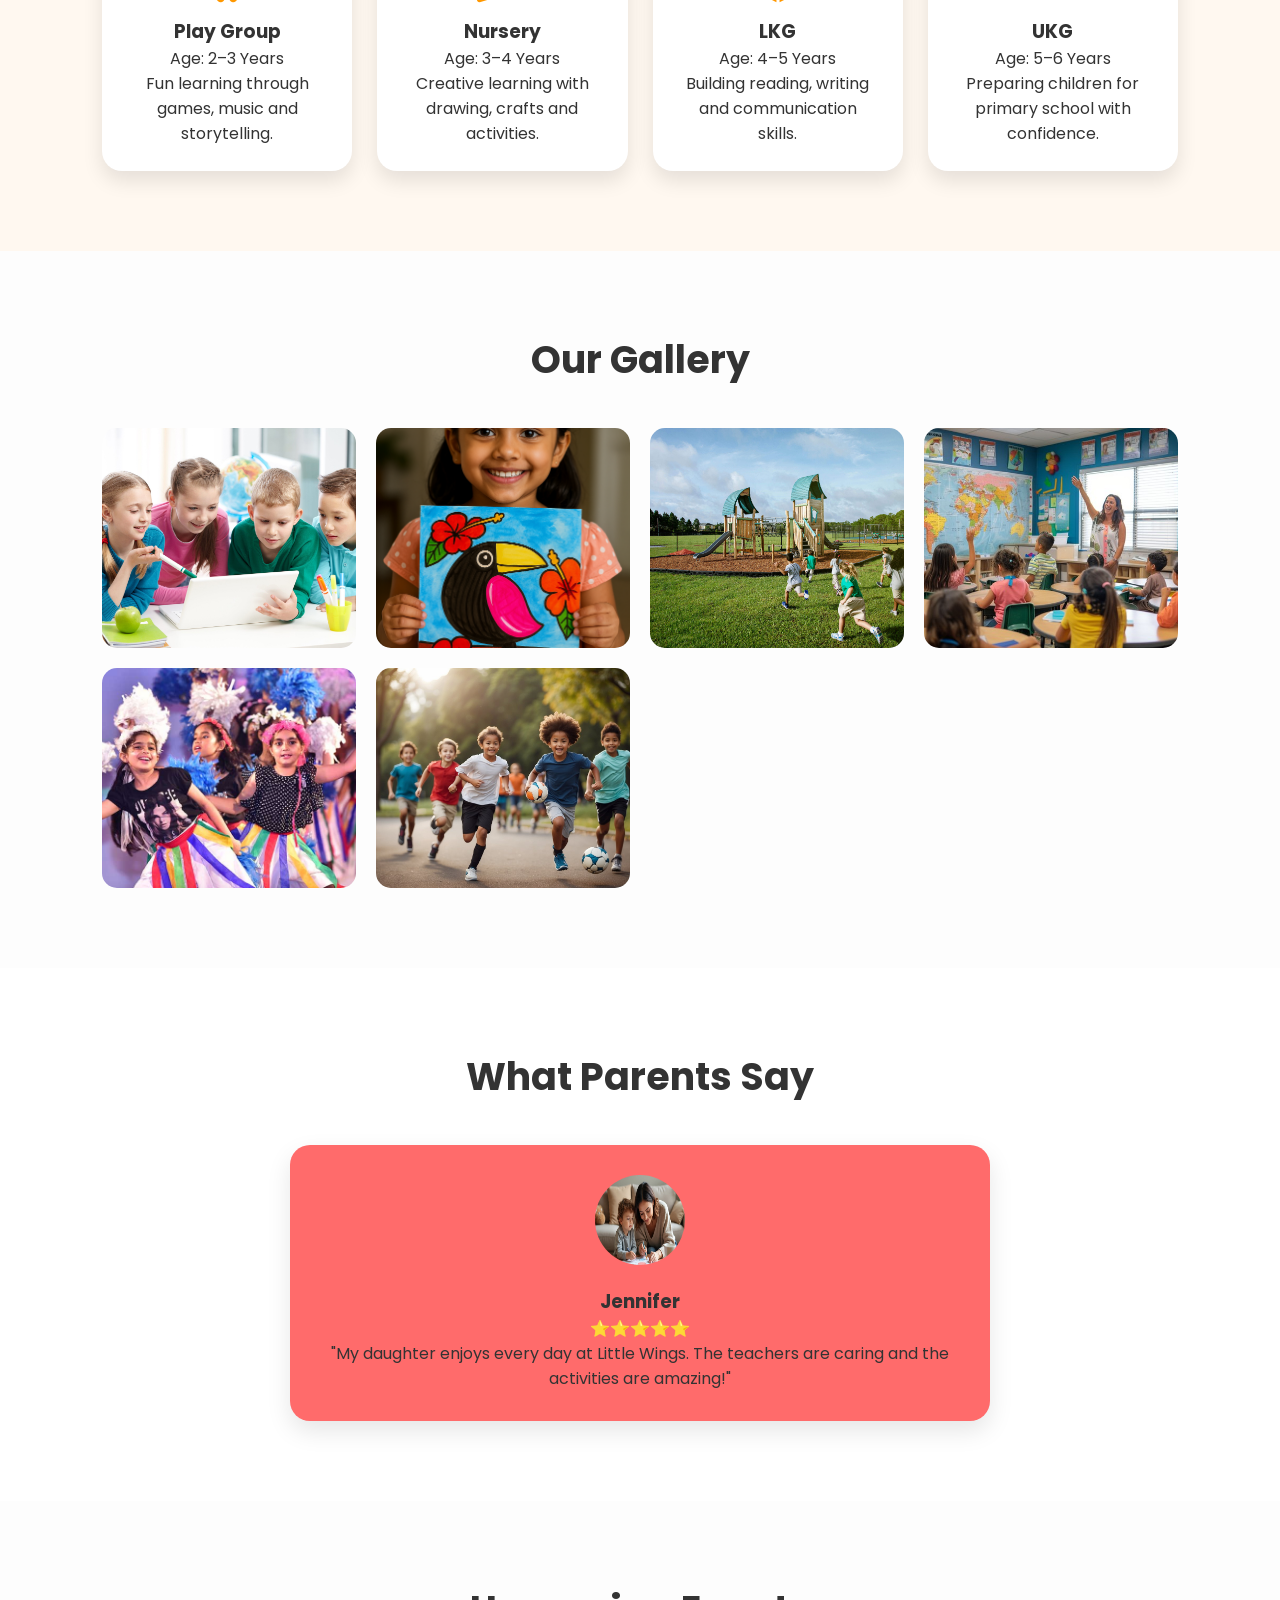
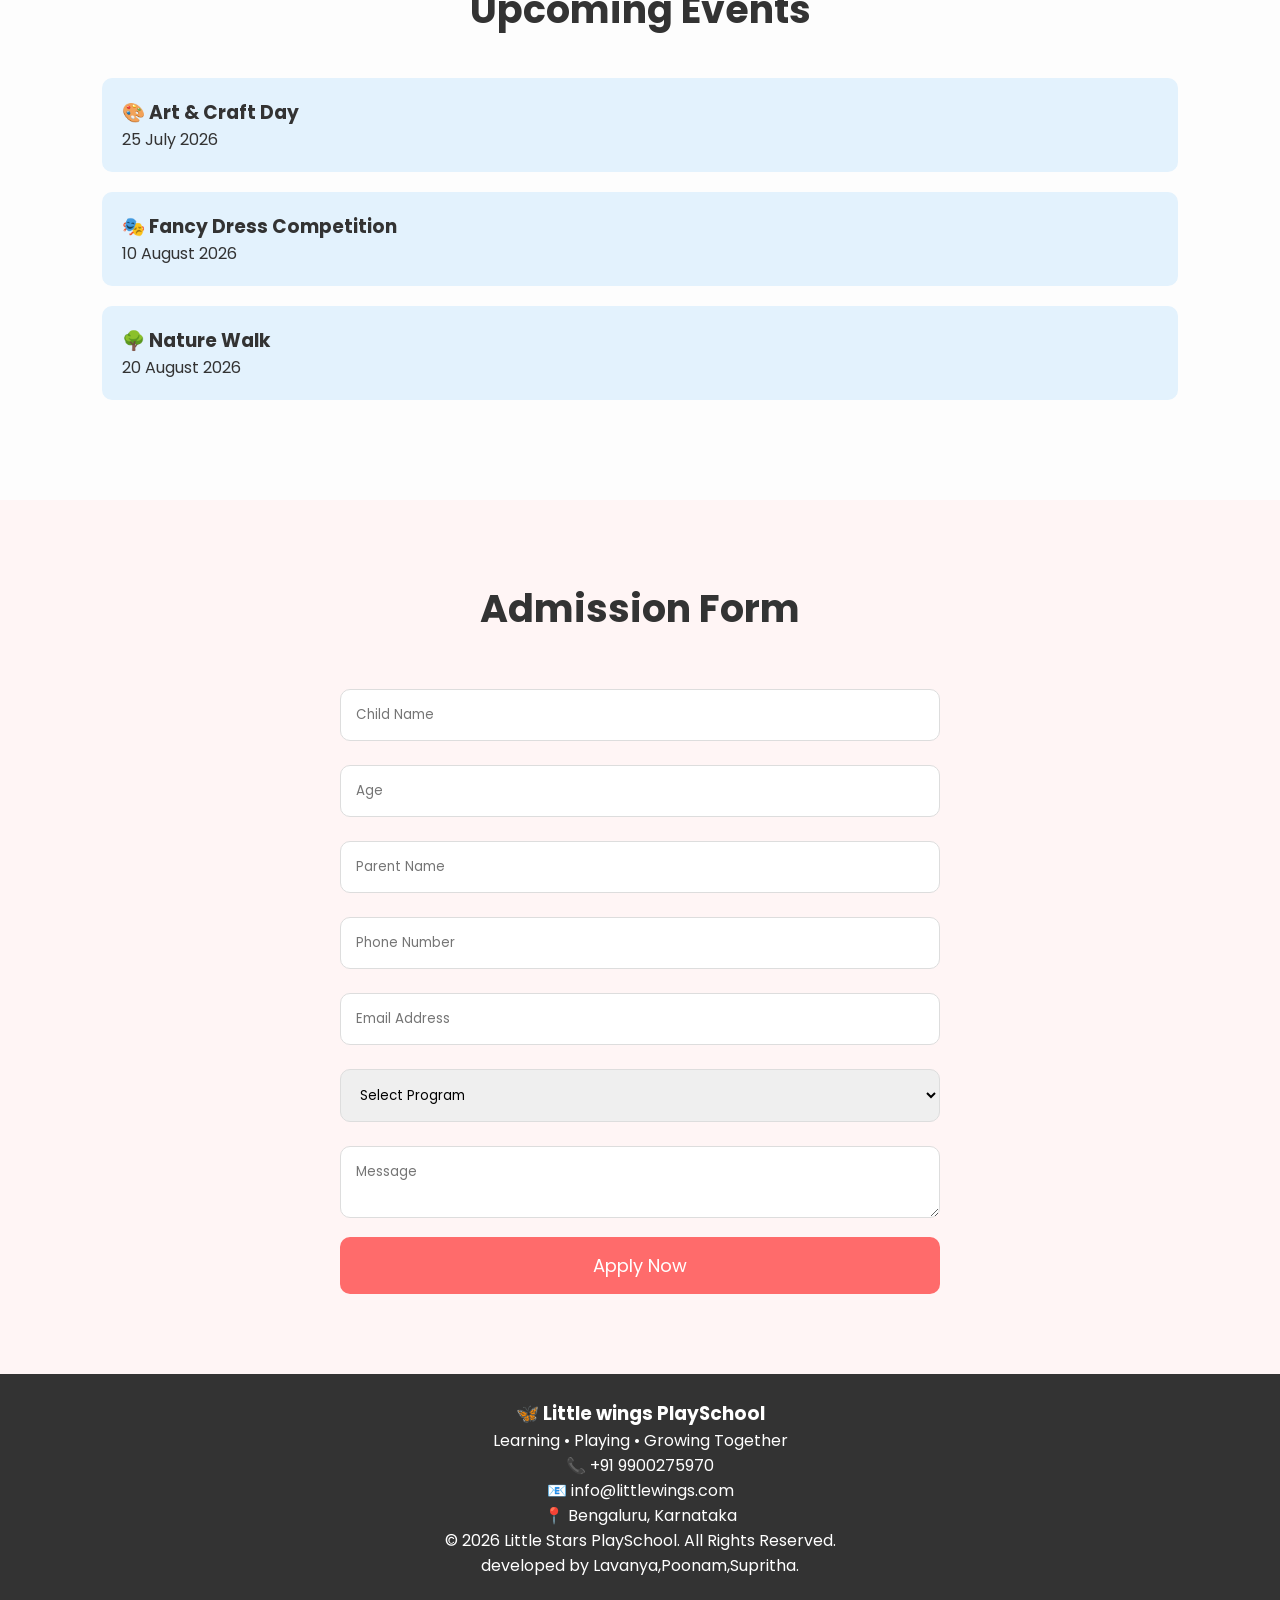
==== commit 161caec0: "Update index.html" ====
--- a/index.html
+++ b/index.html
@@ -182,15 +182,15 @@
 
 <img src="kids learning.jpg" alt="Kids Learning">
 
-<img src="c:\Users\Lavanya\Downloads\kids drawing.png" alt="Drawing">
-
-<img src="c:\Users\Lavanya\Downloads\kids playground.jpg" alt="Playground">
-
-<img src="c:\Users\Lavanya\Downloads\kids classroom.jpg" alt="Classroom">
-
-<img src="c:\Users\Lavanya\Downloads\kids dance.jpg" alt="Dance">
-
-<img src="c:\Users\Lavanya\Downloads\kids sports.jpg" alt="Sports">
+<img src="kids drawing.png" alt="Drawing">
+
+<img src="kids playground.jpg" alt="Playground">
+
+<img src="kids classroom.jpg" alt="Classroom">
+
+<img src="kids dance.jpg" alt="Dance">
+
+<img src="kids sports.jpg" alt="Sports">
 
 </div>
 
@@ -204,7 +204,7 @@
 
 <div class="testimonial">
 
-<img src="c:\Users\Lavanya\Downloads\parent.jpg" alt="Parent">
+<img src="parent.jpg" alt="Parent">
 
 <h3>Jennifer</h3>
 
